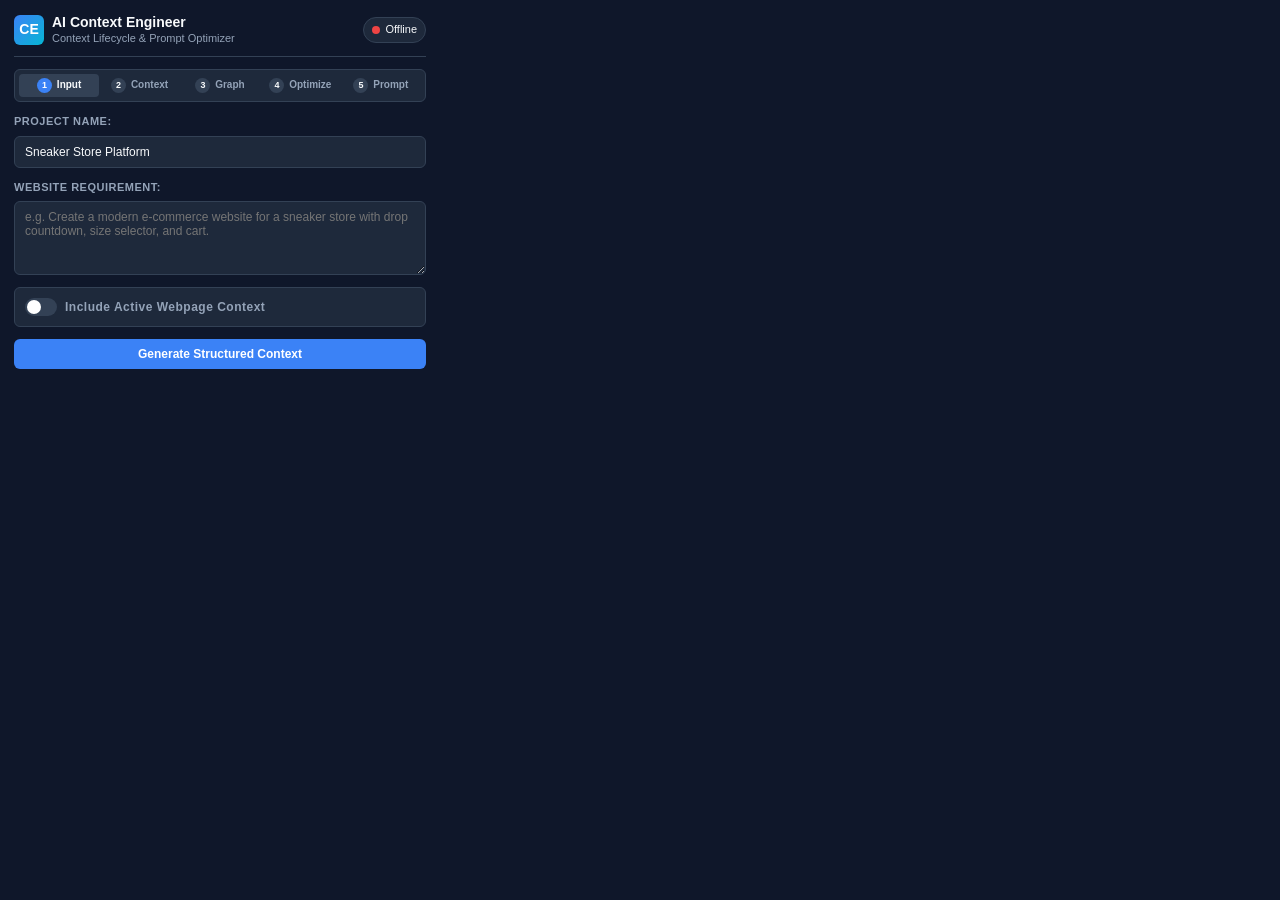
==== extension/popup.html @ 787f4441 "new" ====
<!DOCTYPE html>
<html lang="en">
<head>
  <meta charset="UTF-8">
  <meta name="viewport" content="width=device-width, initial-scale=1.0">
  <title>AI Context Engineer</title>
  <link rel="stylesheet" href="popup.css">
</head>
<body>
  <div class="app-container">
    <!-- Header -->
    <header class="app-header">
      <div class="header-brand">
        <div class="logo-badge">CE</div>
        <div>
          <h1 class="app-title">AI Context Engineer</h1>
          <p class="app-subtitle">Context Lifecycle & Prompt Optimizer</p>
        </div>
      </div>
      <div id="backendStatus" class="status-indicator offline" title="Backend Status">
        <span class="status-dot"></span>
        <span id="statusText" class="status-label">Offline</span>
      </div>
    </header>

    <!-- Stepper Navigation -->
    <div class="step-nav">
      <div class="step active" id="step1-tab"><span>1</span> Input</div>
      <div class="step" id="step2-tab"><span>2</span> Context</div>
      <div class="step" id="step3-tab"><span>3</span> Graph</div>
      <div class="step" id="step4-tab"><span>4</span> Optimize</div>
      <div class="step" id="step5-tab"><span>5</span> Prompt</div>
    </div>

    <!-- Alert / Notification -->
    <div id="alertBox" class="alert-box hidden"></div>

    <!-- MAIN VIEW CONTAINER -->
    <main class="main-content">

      <!-- STAGE 1: INPUT & CONTEXT CAPTURE -->
      <section id="stage-input" class="stage-view active">
        <div class="form-group">
          <label for="projectName">Project Name:</label>
          <input type="text" id="projectName" placeholder="e.g. Sneaker Store Platform" value="Sneaker Store Platform">
        </div>

        <div class="form-group">
          <label for="inputRequirement">Website Requirement:</label>
          <textarea id="inputRequirement" rows="4" placeholder="e.g. Create a modern e-commerce website for a sneaker store with drop countdown, size selector, and cart."></textarea>
        </div>

        <div class="context-card">
          <label class="toggle-container">
            <input type="checkbox" id="enableWebContext">
            <span class="toggle-switch"></span>
            <span class="toggle-label">Include Active Webpage Context</span>
          </label>
          <div id="webContextPreview" class="context-preview hidden">
            <div class="preview-item"><strong>Title:</strong> <span id="ctxTitle">-</span></div>
            <div class="preview-item"><strong>URL:</strong> <span id="ctxUrl">-</span></div>
            <div class="preview-item"><strong>Selected:</strong> <span id="ctxSelection">None</span></div>
          </div>
        </div>

        <button id="btnGenerateContext" class="btn btn-primary full-width">
          <span class="btn-text">Generate Structured Context</span>
          <span class="spinner hidden"></span>
        </button>
      </section>

      <!-- STAGE 2: STRUCTURED CONTEXT & MANAGEMENT -->
      <section id="stage-context" class="stage-view">
        <div class="section-header">
          <h2>Structured Context</h2>
          <span id="projectIdBadge" class="badge">ID: -</span>
        </div>

        <!-- Context Tabs -->
        <div class="spec-tabs">
          <button class="spec-tab active" data-tab="tab-reqs">Reqs (<span id="reqCount">0</span>)</button>
          <button class="spec-tab" data-tab="tab-arch">Architecture</button>
          <button class="spec-tab" data-tab="tab-design">Design/Tech</button>
          <button class="spec-tab" data-tab="tab-assumptions">Assumptions</button>
          <button class="spec-tab" data-tab="tab-unknowns">Unknowns</button>
        </div>

        <div class="spec-tab-content">
          <!-- Requirements List -->
          <div id="tab-reqs" class="tab-pane active">
            <div id="requirementsList" class="items-scroll-list"></div>
          </div>

          <!-- Architecture (Pages, Components, APIs, Entities) -->
          <div id="tab-arch" class="tab-pane">
            <div class="sub-section">
              <h3>Pages & Routes</h3>
              <div id="pagesList" class="compact-list"></div>
            </div>
            <div class="sub-section">
              <h3>Core Components</h3>
              <div id="componentsList" class="compact-list"></div>
            </div>
            <div class="sub-section">
              <h3>APIs & Data Entities</h3>
              <div id="apisList" class="compact-list"></div>
            </div>
          </div>

          <!-- Design & Tech -->
          <div id="tab-design" class="tab-pane">
            <div class="spec-detail-box">
              <h4>Design System Spec</h4>
              <p><strong>Style:</strong> <span id="designStyle">-</span></p>
              <p><strong>Color Direction:</strong> <span id="designColor">-</span></p>
              <p><strong>Typography:</strong> <span id="designType">-</span></p>
            </div>
            <div class="spec-detail-box">
              <h4>Technical Recommendations</h4>
              <p><strong>Frontend:</strong> <span id="techFrontend">-</span></p>
              <p><strong>Security:</strong> <span id="techSecurity">-</span></p>
              <p><strong>Accessibility:</strong> <span id="techA11y">-</span></p>
            </div>
          </div>

          <!-- Assumptions -->
          <div id="tab-assumptions" class="tab-pane">
            <div class="sub-section">
              <h4>Explicit Assumptions (Model Generated)</h4>
              <ul id="assumptionsList" class="bullet-list"></ul>
            </div>
          </div>

          <!-- Unknowns -->
          <div id="tab-unknowns" class="tab-pane">
            <div class="sub-section">
              <h4>Identified Unknowns</h4>
              <ul id="unknownsList" class="bullet-list"></ul>
            </div>
          </div>
        </div>

        <div class="action-buttons-row">
          <button id="btnBackToInput" class="btn btn-secondary">Edit Input</button>
          <button id="btnViewGraph" class="btn btn-secondary">View Graph &rarr;</button>
          <button id="btnApproveContext" class="btn btn-primary">
            <span class="btn-text">Approve Context</span>
            <span class="spinner hidden"></span>
          </button>
        </div>
      </section>

      <!-- STAGE 3: DEPENDENCY GRAPH & RETRIEVAL -->
      <section id="stage-graph" class="stage-view">
        <div class="section-header">
          <h2>Dependency Graph & Context Retrieval</h2>
        </div>

        <div class="graph-box">
          <div class="graph-legend">
            <span><strong class="color-req">REQ</strong> Requirement</span>
            <span><strong class="color-page">PAGE</strong> Page</span>
            <span><strong class="color-comp">COMP</strong> Component</span>
            <span><strong class="color-api">API</strong> Endpoint</span>
          </div>
          <div id="graphFlowView" class="graph-flow-container"></div>
        </div>

        <div class="query-retrieval-box">
          <label for="queryItemId">Query Related Context by ID:</label>
          <div class="query-input-row">
            <input type="text" id="queryItemId" placeholder="e.g. REQ-001 or REQ-002" value="REQ-001">
            <button id="btnQueryContext" class="btn btn-secondary">Retrieve</button>
          </div>
          <div id="queryResultsBox" class="query-results hidden"></div>
        </div>

        <div class="action-buttons-row">
          <button id="btnBackToContext" class="btn btn-secondary">&larr; Back to Context</button>
          <button id="btnProceedToOptimize" class="btn btn-primary">Optimize Context &rarr;</button>
        </div>
      </section>

      <!-- STAGE 4: CONTEXT OPTIMIZATION & METRICS -->
      <section id="stage-optimize" class="stage-view">
        <div class="section-header">
          <h2>Context Optimization</h2>
          <span class="badge badge-success">Target: &ge;50% Reduction</span>
        </div>

        <!-- Metric Cards Grid -->
        <div class="metrics-grid">
          <div class="metric-card">
            <div class="metric-value text-muted" id="metricOrigTokens">0</div>
            <div class="metric-label">Original Tokens</div>
          </div>
          <div class="metric-card">
            <div class="metric-value text-accent" id="metricOptTokens">0</div>
            <div class="metric-label">Optimized Tokens</div>
          </div>
          <div class="metric-card highlight">
            <div class="metric-value text-success" id="metricReduction">0%</div>
            <div class="metric-label">Token Reduction</div>
          </div>
          <div class="metric-card highlight">
            <div class="metric-value text-primary" id="metricCoverage">100%</div>
            <div class="metric-label">Req Coverage</div>
          </div>
        </div>

        <!-- Breakdown summary -->
        <div class="optimization-summary-card">
          <div class="summary-stat">
            <span>Tokens Saved:</span>
            <strong id="metricTokensSaved">0 tokens</strong>
          </div>
          <div class="summary-stat">
            <span>Critical Reqs Preserved:</span>
            <strong id="metricCriticalCoverage">0 / 0 (100%)</strong>
          </div>
          <div class="summary-stat">
            <span>Pruned Redundancies:</span>
            <strong id="metricPrunedCount">0 items</strong>
          </div>
        </div>

        <!-- Pruned Items Breakdown -->
        <div class="sub-section">
          <h4>Pruned / Compressed Context</h4>
          <div id="prunedItemsList" class="pruned-list-box"></div>
        </div>

        <div class="action-buttons-row">
          <button id="btnBackToGraph" class="btn btn-secondary">&larr; Graph</button>
          <button id="btnViewFinalPrompt" class="btn btn-primary">Generate Final Prompt &rarr;</button>
        </div>
      </section>

      <!-- STAGE 5: FINAL MINIMUM-SUFFICIENT PROMPT -->
      <section id="stage-prompt" class="stage-view">
        <div class="section-header">
          <h2>Minimum-Sufficient Prompt</h2>
          <span class="badge badge-primary">Agent Ready</span>
        </div>

        <p class="stage-desc">Information-dense prompt ready to send to an external AI website-generation agent.</p>

        <div class="prompt-container">
          <textarea id="finalPromptText" rows="11"></textarea>
        </div>

        <div class="action-buttons-row">
          <button id="btnCopyPrompt" class="btn btn-success full-width">
            <span id="copyBtnIcon">&#128203;</span>
            <span id="copyBtnText">Copy Prompt</span>
          </button>
          <button id="btnApprovePrompt" class="btn btn-primary full-width">
            <span>&#10003; Approve Prompt</span>
          </button>
        </div>

        <div class="action-buttons-row mt-sm">
          <button id="btnRestart" class="btn btn-secondary full-width">New Project</button>
        </div>
      </section>

    </main>
  </div>

  <script src="popup.js"></script>
</body>
</html>
---- extension/popup.css ----
:root {
  --bg: #0f172a;
  --surface: #1e293b;
  --surface-hover: #334155;
  --border: #334155;
  --primary: #3b82f6;
  --primary-hover: #2563eb;
  --accent: #06b6d4;
  --success: #10b981;
  --warning: #f59e0b;
  --danger: #ef4444;
  --text-main: #f8fafc;
  --text-muted: #94a3b8;
  --radius-sm: 6px;
  --radius-md: 8px;
  --font-family: -apple-system, BlinkMacSystemFont, 'Segoe UI', Roboto, Helvetica, Arial, sans-serif;
  --font-mono: ui-monospace, SFMono-Regular, Menlo, Monaco, Consolas, monospace;
}

* {
  box-sizing: border-box;
  margin: 0;
  padding: 0;
}

body {
  width: 440px;
  min-height: 560px;
  background-color: var(--bg);
  color: var(--text-main);
  font-family: var(--font-family);
  font-size: 13px;
  line-height: 1.4;
  overflow-x: hidden;
}

.app-container {
  display: flex;
  flex-direction: column;
  padding: 14px;
  gap: 12px;
}

/* Header */
.app-header {
  display: flex;
  justify-content: space-between;
  align-items: center;
  border-bottom: 1px solid var(--border);
  padding-bottom: 10px;
}

.header-brand {
  display: flex;
  align-items: center;
  gap: 8px;
}

.logo-badge {
  background: linear-gradient(135deg, var(--primary), var(--accent));
  color: #fff;
  font-weight: 800;
  font-size: 14px;
  width: 30px;
  height: 30px;
  border-radius: var(--radius-sm);
  display: flex;
  align-items: center;
  justify-content: center;
}

.app-title {
  font-size: 14px;
  font-weight: 700;
  color: var(--text-main);
  line-height: 1.2;
}

.app-subtitle {
  font-size: 11px;
  color: var(--text-muted);
}

.status-indicator {
  display: flex;
  align-items: center;
  gap: 5px;
  font-size: 11px;
  padding: 4px 8px;
  border-radius: 999px;
  background: var(--surface);
  border: 1px solid var(--border);
}

.status-dot {
  width: 8px;
  height: 8px;
  border-radius: 50%;
  background-color: var(--danger);
}

.status-indicator.online .status-dot {
  background-color: var(--success);
  box-shadow: 0 0 6px var(--success);
}

/* Stepper */
.step-nav {
  display: flex;
  justify-content: space-between;
  background: var(--surface);
  border-radius: var(--radius-sm);
  padding: 4px;
  border: 1px solid var(--border);
}

.step {
  flex: 1;
  text-align: center;
  font-size: 10px;
  font-weight: 600;
  color: var(--text-muted);
  padding: 4px 0;
  border-radius: 4px;
  cursor: default;
  transition: all 0.2s ease;
}

.step span {
  display: inline-block;
  width: 15px;
  height: 15px;
  line-height: 15px;
  border-radius: 50%;
  background: var(--border);
  color: var(--text-main);
  margin-right: 2px;
  font-size: 9px;
}

.step.active {
  background: var(--surface-hover);
  color: var(--text-main);
}

.step.active span {
  background: var(--primary);
  color: #fff;
}

/* Stage Views */
.stage-view {
  display: none;
  flex-direction: column;
  gap: 12px;
}

.stage-view.active {
  display: flex;
}

.stage-desc {
  font-size: 11px;
  color: var(--text-muted);
}

.section-header {
  display: flex;
  justify-content: space-between;
  align-items: center;
}

.section-header h2 {
  font-size: 14px;
  font-weight: 600;
}

.badge {
  font-size: 10px;
  font-weight: 700;
  padding: 2px 6px;
  border-radius: 4px;
  background: var(--surface-hover);
  color: var(--text-muted);
}

.badge-success {
  background: rgba(16, 185, 129, 0.2);
  color: var(--success);
  border: 1px solid rgba(16, 185, 129, 0.4);
}

.badge-primary {
  background: rgba(59, 130, 246, 0.2);
  color: var(--primary);
  border: 1px solid rgba(59, 130, 246, 0.4);
}

/* Form inputs */
.form-group {
  display: flex;
  flex-direction: column;
  gap: 6px;
}

label {
  font-size: 11px;
  font-weight: 600;
  color: var(--text-muted);
  text-transform: uppercase;
  letter-spacing: 0.5px;
}

input[type="text"],
textarea {
  width: 100%;
  background: var(--surface);
  border: 1px solid var(--border);
  border-radius: var(--radius-sm);
  color: var(--text-main);
  padding: 8px 10px;
  font-family: inherit;
  font-size: 12px;
  outline: none;
  transition: border-color 0.2s;
}

input[type="text"]:focus,
textarea:focus {
  border-color: var(--primary);
}

/* Toggle Switch */
.context-card {
  background: var(--surface);
  border: 1px solid var(--border);
  border-radius: var(--radius-sm);
  padding: 10px;
  display: flex;
  flex-direction: column;
  gap: 8px;
}

.toggle-container {
  display: flex;
  align-items: center;
  gap: 8px;
  cursor: pointer;
  text-transform: none;
  font-size: 12px;
}

.toggle-container input {
  display: none;
}

.toggle-switch {
  width: 32px;
  height: 18px;
  background: var(--border);
  border-radius: 999px;
  position: relative;
  transition: background 0.2s;
}

.toggle-switch::after {
  content: "";
  position: absolute;
  top: 2px;
  left: 2px;
  width: 14px;
  height: 14px;
  background: #fff;
  border-radius: 50%;
  transition: transform 0.2s;
}

.toggle-container input:checked + .toggle-switch {
  background: var(--primary);
}

.toggle-container input:checked + .toggle-switch::after {
  transform: translateX(14px);
}

.context-preview {
  font-size: 11px;
  color: var(--text-muted);
  border-top: 1px solid var(--border);
  padding-top: 6px;
  display: flex;
  flex-direction: column;
  gap: 3px;
}

.preview-item span {
  color: var(--text-main);
  word-break: break-all;
}

/* Buttons */
.btn {
  display: inline-flex;
  align-items: center;
  justify-content: center;
  gap: 6px;
  padding: 8px 14px;
  font-size: 12px;
  font-weight: 600;
  border-radius: var(--radius-sm);
  border: none;
  cursor: pointer;
  transition: all 0.2s ease;
}

.btn-primary {
  background: var(--primary);
  color: #fff;
}

.btn-primary:hover {
  background: var(--primary-hover);
}

.btn-secondary {
  background: var(--surface-hover);
  color: var(--text-main);
  border: 1px solid var(--border);
}

.btn-secondary:hover {
  background: var(--border);
}

.btn-success {
  background: var(--success);
  color: #fff;
}

.btn-success:hover {
  filter: brightness(1.1);
}

.full-width {
  width: 100%;
}

.action-buttons-row {
  display: flex;
  gap: 8px;
}

.action-buttons-row > * {
  flex: 1;
}

.mt-sm {
  margin-top: 6px;
}

/* Tabs */
.spec-tabs {
  display: flex;
  gap: 4px;
  border-bottom: 1px solid var(--border);
  padding-bottom: 4px;
  overflow-x: auto;
}

.spec-tab {
  background: transparent;
  border: none;
  color: var(--text-muted);
  font-size: 11px;
  font-weight: 600;
  padding: 4px 6px;
  cursor: pointer;
  border-radius: 4px;
  white-space: nowrap;
}

.spec-tab.active {
  background: var(--surface-hover);
  color: var(--text-main);
}

.spec-tab-content {
  background: var(--surface);
  border: 1px solid var(--border);
  border-radius: var(--radius-sm);
  padding: 8px;
  height: 220px;
  overflow-y: auto;
}

.tab-pane {
  display: none;
  flex-direction: column;
  gap: 8px;
}

.tab-pane.active {
  display: flex;
}

.items-scroll-list {
  display: flex;
  flex-direction: column;
  gap: 6px;
}

.req-item-card {
  background: rgba(255, 255, 255, 0.03);
  border: 1px solid var(--border);
  border-radius: 4px;
  padding: 6px 8px;
  font-size: 11px;
}

.req-item-header {
  display: flex;
  justify-content: space-between;
  align-items: center;
  margin-bottom: 3px;
}

.req-title {
  font-weight: 600;
  color: var(--text-main);
}

.source-chip {
  font-size: 8px;
  font-weight: 700;
  text-transform: uppercase;
  padding: 1px 4px;
  border-radius: 3px;
  background: rgba(148, 163, 184, 0.2);
  color: var(--text-muted);
  margin-right: 4px;
}

.priority-chip {
  font-size: 9px;
  font-weight: 700;
  text-transform: uppercase;
  padding: 1px 4px;
  border-radius: 3px;
}

.priority-high {
  background: rgba(239, 68, 68, 0.2);
  color: #f87171;
}

.priority-medium {
  background: rgba(245, 158, 11, 0.2);
  color: #fbbf24;
}

.priority-low {
  background: rgba(100, 116, 139, 0.2);
  color: #94a3b8;
}

.req-desc {
  color: var(--text-muted);
  font-size: 11px;
}

.compact-list {
  display: flex;
  flex-direction: column;
  gap: 4px;
}

.compact-item {
  font-size: 11px;
  padding: 4px 6px;
  background: rgba(255, 255, 255, 0.02);
  border-radius: 4px;
  border-left: 2px solid var(--primary);
}

.sub-section h3,
.sub-section h4 {
  font-size: 11px;
  color: var(--text-muted);
  text-transform: uppercase;
  margin-bottom: 4px;
}

.spec-detail-box {
  background: rgba(255, 255, 255, 0.02);
  border: 1px solid var(--border);
  border-radius: 4px;
  padding: 8px;
  font-size: 11px;
  display: flex;
  flex-direction: column;
  gap: 4px;
}

.bullet-list {
  padding-left: 18px;
  font-size: 11px;
  color: var(--text-muted);
}

.bullet-list li {
  margin-bottom: 3px;
}

/* Graph View */
.graph-box {
  background: var(--surface);
  border: 1px solid var(--border);
  border-radius: var(--radius-sm);
  padding: 8px;
  display: flex;
  flex-direction: column;
  gap: 6px;
}

.graph-legend {
  display: flex;
  gap: 8px;
  font-size: 10px;
  color: var(--text-muted);
  border-bottom: 1px solid var(--border);
  padding-bottom: 4px;
}

.color-req { color: #f87171; }
.color-page { color: #60a5fa; }
.color-comp { color: #34d399; }
.color-api { color: #fbbf24; }

.graph-flow-container {
  max-height: 150px;
  overflow-y: auto;
  display: flex;
  flex-direction: column;
  gap: 4px;
  font-family: var(--font-mono);
  font-size: 10px;
}

.graph-chain-item {
  padding: 3px 6px;
  background: rgba(255, 255, 255, 0.02);
  border-radius: 3px;
  border-left: 2px solid var(--accent);
}

.query-retrieval-box {
  background: var(--surface);
  border: 1px solid var(--border);
  border-radius: var(--radius-sm);
  padding: 8px;
  display: flex;
  flex-direction: column;
  gap: 6px;
}

.query-input-row {
  display: flex;
  gap: 6px;
}

.query-input-row input {
  flex: 1;
}

.query-results {
  font-size: 11px;
  padding: 6px;
  background: rgba(0, 0, 0, 0.2);
  border-radius: 4px;
  max-height: 80px;
  overflow-y: auto;
}

/* Metrics Grid */
.metrics-grid {
  display: grid;
  grid-template-columns: repeat(2, 1fr);
  gap: 8px;
}

.metric-card {
  background: var(--surface);
  border: 1px solid var(--border);
  border-radius: var(--radius-sm);
  padding: 10px;
  text-align: center;
}

.metric-card.highlight {
  border-color: rgba(59, 130, 246, 0.4);
  background: rgba(59, 130, 246, 0.08);
}

.metric-value {
  font-size: 18px;
  font-weight: 800;
  font-family: var(--font-mono);
}

.metric-label {
  font-size: 10px;
  color: var(--text-muted);
  text-transform: uppercase;
  margin-top: 2px;
}

.text-muted { color: var(--text-muted); }
.text-accent { color: var(--accent); }
.text-success { color: var(--success); }
.text-primary { color: var(--primary); }

.optimization-summary-card {
  background: var(--surface);
  border: 1px solid var(--border);
  border-radius: var(--radius-sm);
  padding: 10px;
  display: flex;
  flex-direction: column;
  gap: 6px;
  font-size: 11px;
}

.summary-stat {
  display: flex;
  justify-content: space-between;
  align-items: center;
}

.summary-stat span {
  color: var(--text-muted);
}

.summary-stat strong {
  color: var(--text-main);
  font-family: var(--font-mono);
}

.pruned-list-box {
  font-size: 10px;
  font-family: var(--font-mono);
  color: var(--text-muted);
  background: var(--surface);
  border: 1px solid var(--border);
  border-radius: 4px;
  padding: 6px;
  max-height: 70px;
  overflow-y: auto;
}

/* Prompt Container */
.prompt-container textarea {
  background: #090d16;
  color: #e2e8f0;
  font-family: var(--font-mono);
  font-size: 11px;
  line-height: 1.5;
  height: 220px;
  border-color: var(--border);
  white-space: pre;
}

/* Alert Toast */
.alert-box {
  padding: 6px 10px;
  border-radius: var(--radius-sm);
  font-size: 11px;
  font-weight: 500;
}

.alert-box.info {
  background: rgba(59, 130, 246, 0.2);
  color: #93c5fd;
  border: 1px solid rgba(59, 130, 246, 0.4);
}

.alert-box.error {
  background: rgba(239, 68, 68, 0.2);
  color: #fca5a5;
  border: 1px solid rgba(239, 68, 68, 0.4);
}

.hidden {
  display: none !important;
}

.spinner {
  width: 14px;
  height: 14px;
  border: 2px solid rgba(255, 255, 255, 0.3);
  border-top-color: #fff;
  border-radius: 50%;
  animation: spin 0.6s linear infinite;
  display: inline-block;
}

@keyframes spin {
  to { transform: rotate(360deg); }
}
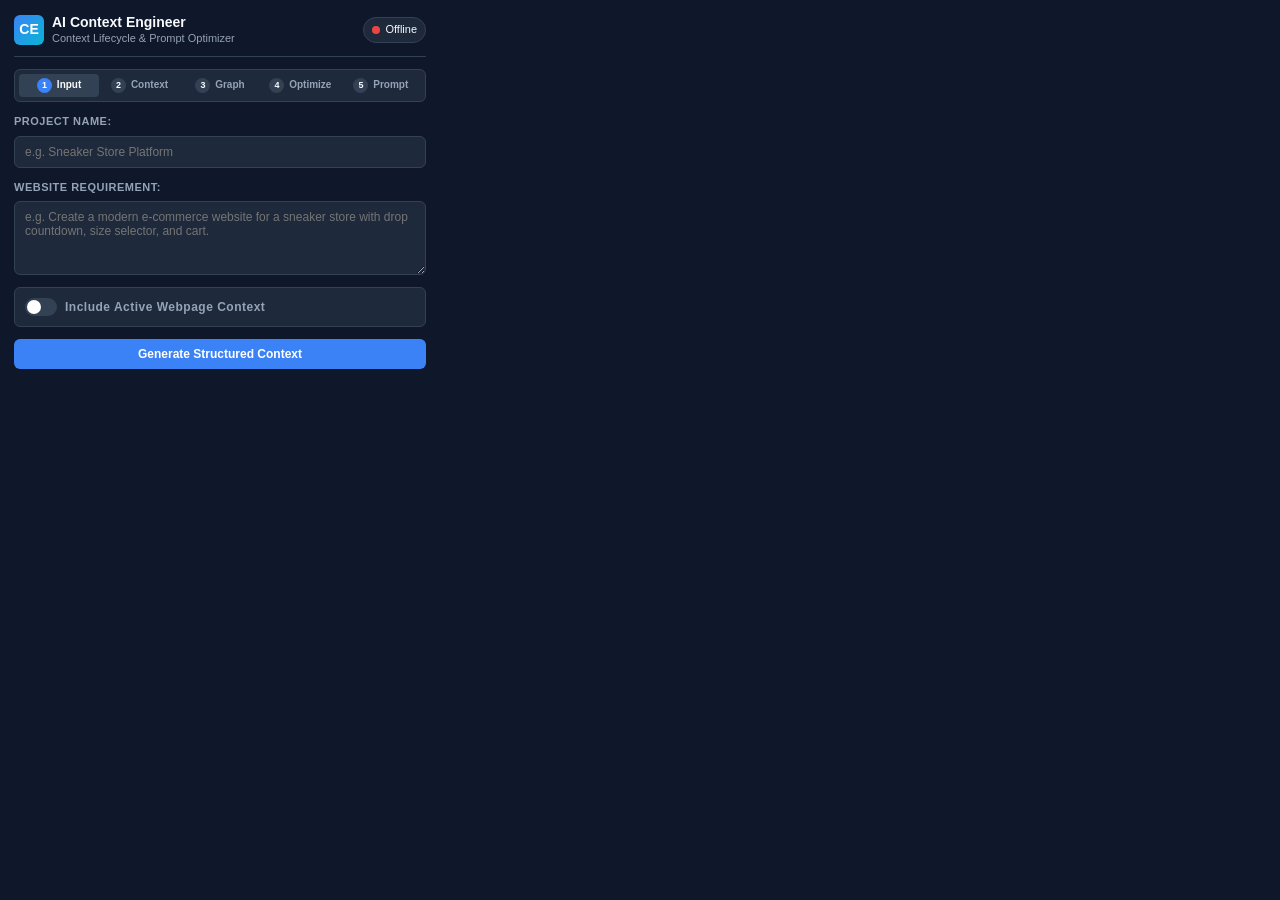
==== commit 330ea24c: "implementation of  prompt generator" ====
--- a/extension/popup.html
+++ b/extension/popup.html
@@ -1,11 +1,13 @@
 <!DOCTYPE html>
 <html lang="en">
+
 <head>
   <meta charset="UTF-8">
   <meta name="viewport" content="width=device-width, initial-scale=1.0">
   <title>AI Context Engineer</title>
   <link rel="stylesheet" href="popup.css">
 </head>
+
 <body>
   <div class="app-container">
     <!-- Header -->
@@ -42,12 +44,13 @@
       <section id="stage-input" class="stage-view active">
         <div class="form-group">
           <label for="projectName">Project Name:</label>
-          <input type="text" id="projectName" placeholder="e.g. Sneaker Store Platform" value="Sneaker Store Platform">
+          <input type="text" id="projectName" placeholder="e.g. Sneaker Store Platform">
         </div>
 
         <div class="form-group">
           <label for="inputRequirement">Website Requirement:</label>
-          <textarea id="inputRequirement" rows="4" placeholder="e.g. Create a modern e-commerce website for a sneaker store with drop countdown, size selector, and cart."></textarea>
+          <textarea id="inputRequirement" rows="4"
+            placeholder="e.g. Create a modern e-commerce website for a sneaker store with drop countdown, size selector, and cart."></textarea>
         </div>
 
         <div class="context-card">
@@ -269,4 +272,5 @@
 
   <script src="popup.js"></script>
 </body>
-</html>
+
+</html>
